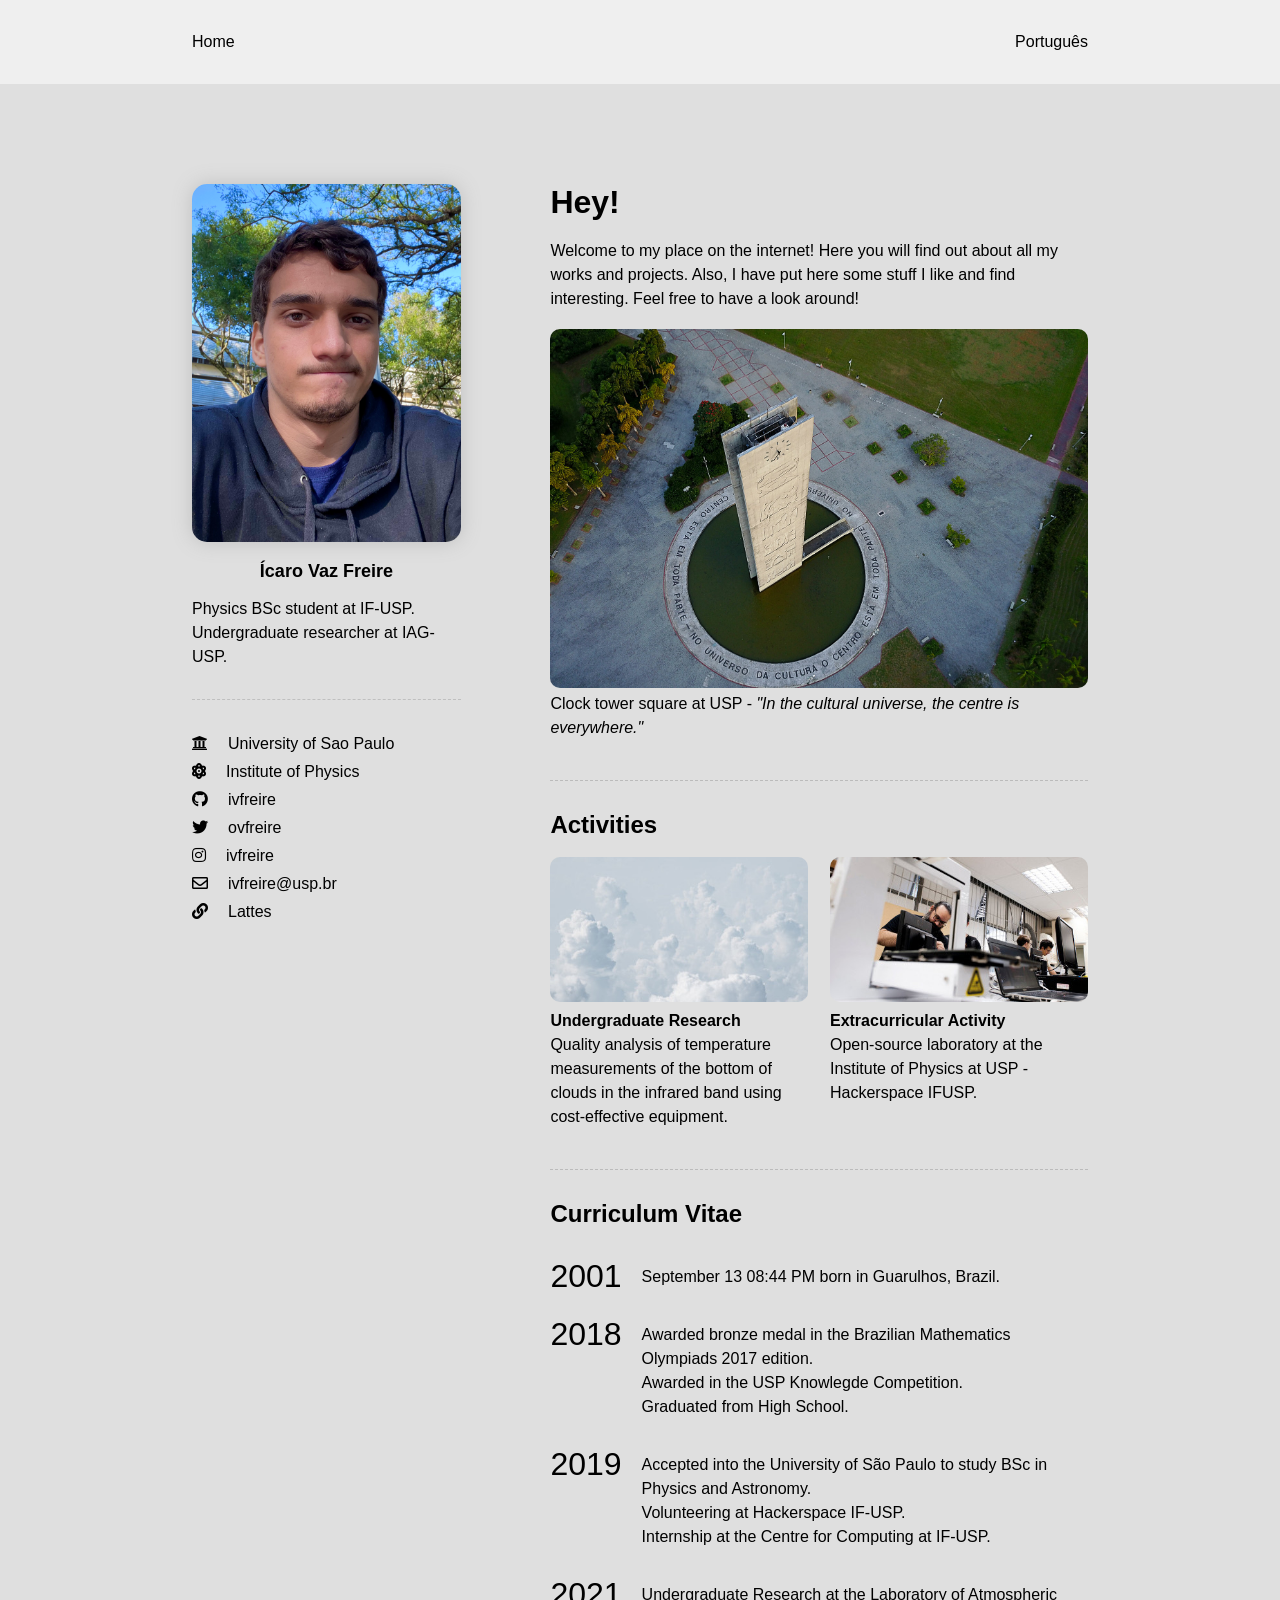
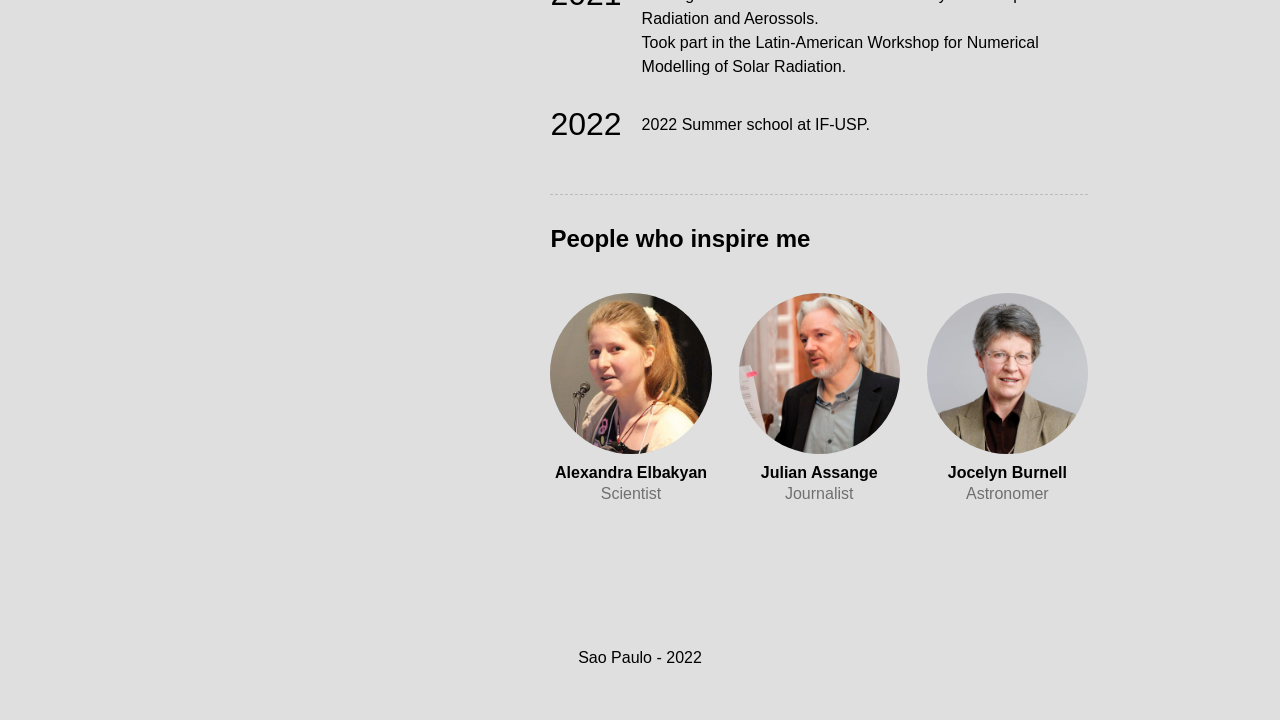
==== en/index.html @ c425abf1 "new website" ====
<!DOCTYPE html>
<html lang="en">
<head>
	<meta charset="UTF-8">
	<meta http-equiv="X-UA-Compatible" content="IE=edge">
	<meta name="viewport" content="width=device-width, initial-scale=1.0">
	<meta name="description" content="Icaro Freire's homepage at the University of Sao Paulo in Brazil.">
	<title>Ícaro Freire | IF-USP</title>
	<link rel="stylesheet" href="../css/style.css">
	<link rel="stylesheet" href="../css/homepage.css">
	<link rel="stylesheet" href="https://use.fontawesome.com/releases/v5.15.4/css/all.css" integrity="sha384-DyZ88mC6Up2uqS4h/KRgHuoeGwBcD4Ng9SiP4dIRy0EXTlnuz47vAwmeGwVChigm" crossorigin="anonymous">
</head>
<body>
	<div class="page">
		<nav class='navigation'>
			<div class='column'>
				<ul class='menu'>
					<a href=''><li>Home</li></a>
				</ul>
				<a href='/'>Português</a>
			</div>
		</nav>
		<div class="column">
			<div class="container">
				<div class="left">
					<div class="menu">
						<div class="gadget profile">
							<div class="picture"><img src="../images/profile.jpg" alt="icaro vaz freire"></div>
							<div class="name"><span>Ícaro Vaz Freire</span></div>
							<div class="description"><p>Physics BSc student at IF-USP.<br>Undergraduate researcher at IAG-USP.</p></div>
						</div>
						<div class="gadget socials">
							<ul class="socials">
								<a href="https://www5.usp.br/"><li><i class="fas fa-university"></i>University of Sao Paulo</li></a>
								<a href="https://portal.if.usp.br/"><li><i class="fas fa-atom"></i>Institute of Physics</li></a>
								<!-- <a href="https://ivfreire.github.io/"><li><i class="fas fa-globe"></i>GitHub pages</li></a> -->
								<a href="https://github.com/ivfreire"><li><i class="fab fa-github"></i>ivfreire</li></a>
								<a href="https://twitter.com/ovfreire"><li><i class="fab fa-twitter"></i>ovfreire</li></a>
								<a href="https://instagram.com/ivfreire"><li><i class="fab fa-instagram"></i>ivfreire</li></a>
								<a href="mailto:ivfreire@usp.br"><li><i class="far fa-envelope"></i>ivfreire@usp.br</li></a>
								<a href="http://lattes.cnpq.br/2108666866605794"><li><i class="fas fa-link"></i>Lattes</li></a>
							</ul>
						</div>
					</div>
				</div>
				<div class="right">
					<div class="gadget header">
						<h1>Hey!</h1><br>
						<p>Welcome to my place on the internet! Here you will find out about all my works and projects. Also, I have put here some stuff I like and find interesting. Feel free to have a look around!</p><br>
						<img src="../images/clocksquare.jpg" alt="praça do relógio">
						<p>Clock tower square at USP - <i>"In the cultural universe, the centre is everywhere."</i></p>
					</div>
					<div class="gadget activities">
						<h2>Activities</h2><br>
						<div class="holder">
							<a href=""><div class="activity">
								<img src="../projects/lraa/header.jpg">
								<span>Undergraduate Research</span>
								<p>Quality analysis of temperature measurements of the bottom of clouds in the infrared band using cost-effective equipment.</p>
							</div></a>
							<a href="https://www2.if.usp.br/~hackersp"><div class="activity">
								<img src="../projects/hackerspace/header.jpg">
								<span>Extracurricular Activity</span>
								<p>Open-source laboratory at the Institute of Physics at USP - Hackerspace IFUSP.</p>
							</div></a>
						</div>
					</div>
					<div class="gadget cv">
						<h2>Curriculum Vitae</h2>
						<div id="cv">
							<div class="year">
								<div class="marker"><span>2001</span></div>
								<div class="text">
									<ul>
										<li><p>September 13 08:44 PM born in Guarulhos, Brazil.</p></li>
									</ul>
								</div>
							</div>
							<div class="year">
								<div class="marker"><span>2018</span></div>
								<div class="text">
									<ul>
										<li><p>Awarded bronze medal in the Brazilian Mathematics Olympiads 2017 edition.</p></li>
										<li><p>Awarded in the USP Knowlegde Competition.</p></li>
										<li><p>Graduated from High School.</p></li>
									</ul>
								</div>
							</div>
							<div class="year">
								<div class="marker"><span>2019</span></div>
								<div class="text">
									<ul>
										<li><p>Accepted into the University of São Paulo to study BSc in Physics and Astronomy.</p></li>
										<li><p>Volunteering at Hackerspace IF-USP.</p></li>
										<li><p>Internship at the Centre for Computing at IF-USP.</p></li>
									</ul>
								</div>
							</div>
							<div class="year">
								<div class="marker"><span>2021</span></div>
								<div class="text">
									<ul>
										<li><p>Undergraduate Research at the Laboratory of Atmospheric Radiation and Aerossols.</p></li>
										<li><p>Took part in the Latin-American Workshop for Numerical Modelling of Solar Radiation.</p></li>
									</ul>
								</div>
							</div>
							<div class="year">
								<div class="marker"><span>2022</span></div>
								<div class="text">
									<ul>
										<li><p>2022 Summer school at IF-USP.</p></li>
									</ul>
								</div>
							</div>
						</div>
					</div>
					<div class="gadget inpirations">
						<h2>People who inspire me</h2>
						<div class="inspiring">
							<div>
								<img src="../images/people/alexandra.jpg">
								<span>Alexandra Elbakyan</span>
								<p>Scientist</p>
							</div>
							<div>
								<img src="../images/people/julian.jpg">
								<span>Julian Assange</span>
								<p>Journalist</p>
							</div>
							<div>
								<img src="../images/people/jocelyn.jpg">
								<span>Jocelyn Burnell</span>
								<p>Astronomer</p>
							</div>
						</div>
					</div>
				</div>
			</div>
		</div>
		<footer>
			<div class='column'>
				<div class='bottom-bar'>
					<p>Sao Paulo - 2022</p>
				</div>
			</div>
		</footer>
	</div>
</body>
</html>
---- css/style.css ----
* {
	margin: 0;
	padding: 0;
	font-family: -apple-system, BlinkMacSystemFont, 'Segoe UI', Roboto, Oxygen, Ubuntu, Cantarell, 'Open Sans', 'Helvetica Neue', sans-serif;
}

body { background-color: #DFDFDF; }

p, a {
	font-size: 16px;
	line-height: 24px;
}

div.page { width: 100%; }


div.column {
	width: 70%;
	padding: 0 15%;
}

nav.navigation {
	background-color: #EFEFEF;
	padding: 30px 0;
}


nav.navigation div.column {
	display: flex;
	flex-flow: row wrap;
	justify-content: space-between;
}

nav.navigation ul.menu {
	display: flex;
	list-style-type: none;
}

nav.navigation a { text-decoration: none; color: #000000; }
nav.navigation a:hover { text-decoration: underline; }
nav.navigation ul.menu li { padding: 0 32px; }
nav.navigation ul.menu li:first-child { padding-left: 0; }

div.container {
	width: 100%;
	display: flex;
	flex-flow: row wrap;
	justify-content: space-between;
	padding: 100px 0;
}

div.container > div.left { width: 30%; }
div.container > div.right { width: 60%; }

div.container img { width: 100%; border-radius: 10px; }

footer {
	padding: 10px 0 50px 0;
	text-align: center;
}

@media screen and (max-width: 1200px) {
	div.column { width: 90%; padding: 0 5%; }
	div.container { padding-top: 5%; }
	div.container > div.left { width: 35%; }
}

@media screen and (max-width: 624px) {
	div.column { width: 80%; padding: 0 10%; }
	div.container { flex-flow: column; padding: 10% 0 0 0; }
	div.container > div.left { width: 100%; }
	div.container > div.right { width: 100%; padding: 0; }
}
---- css/homepage.css ----
div.right div.gadget {
	margin-top: 40px;
	padding-top: 30px;
	border-top: 1px dashed #bbb;
}
div.right div.gadget:first-of-type { margin-top: 0; padding-top: 0; border-top: hidden; }

div.menu {
	width: 100%;
	display: flex;
	flex-direction: column;
}

div.menu > div.gadget {
	width: 100%;
	padding: 30px 0;
	border-bottom: 1px dashed #BFBFBF;
}
div.menu > div.gadget:first-of-type { padding-top: 0;  }
div.menu > div.gadget:last-of-type { border-bottom: 0; }

div.profile div.picture img {
	width: 100%;
	box-shadow: #BFBFBF 0 0 20px;
	border-radius: 15px;
}

div.profile div.name {
	text-align: center;
	padding: 15px 0;
}

div.profile div.name span {
	font-size: 18px;
	font-weight: bold;
}

div.socials ul.socials { list-style-type: none; }
div.socials ul.socials a { text-decoration: none; color: #000000;}
div.socials ul.socials a:hover { text-decoration: underline;}
div.socials ul.socials li {
	padding: 2px 0;
	font-size: 16px;
}

div.socials ul.socials li i {
	margin-right: 20px;
}

div.right > div.gadget { margin-bottom: 30px; }

div.header img { border-radius: 10px; }

div.activities div.holder {
	display: flex;
	justify-content: space-between;
}

div.activities div.holder a { width: 48%; text-decoration: none; color: black; }
div.activities div.holder a:hover { text-decoration: underline; }
div.activities div.holder div.activity span { font-weight: bold; }

div#cv {
	padding-top: 20px;
	width: 100%;
	display: flex;
	flex-direction: column;
}

div#cv div.year {
	width: 100%;
	display: flex;
	padding: 10px 0;
}

div#cv div.year div.marker {
	padding: 0 20px 0 0;
	font-size: 32px;
}

div#cv div.year div.text { padding: 7px 0; }
div#cv div.year div.text ul { list-style-type: none; }

div.inspiring {
	padding-top: 40px;
	width: 100%;
	display: flex;
	justify-content: space-between;
}

div.inspiring div {
	width: 30%;
	display: flex;
	flex-direction: column;
	text-align: center;
}

div.inspiring div img {
	border-radius: 100%;
	margin-bottom: 10px;
}

div.inspiring div span { font-weight: bold; }
div.inspiring div p { color: rgba(0, 0, 0, 0.5); }


@media screen and (max-width: 624px) {
	div.symbols img {
		width: 100%;
		height: auto;
		margin-bottom: 32px;
	}
	
	div.profile div.picture img { width: 100%; }
}
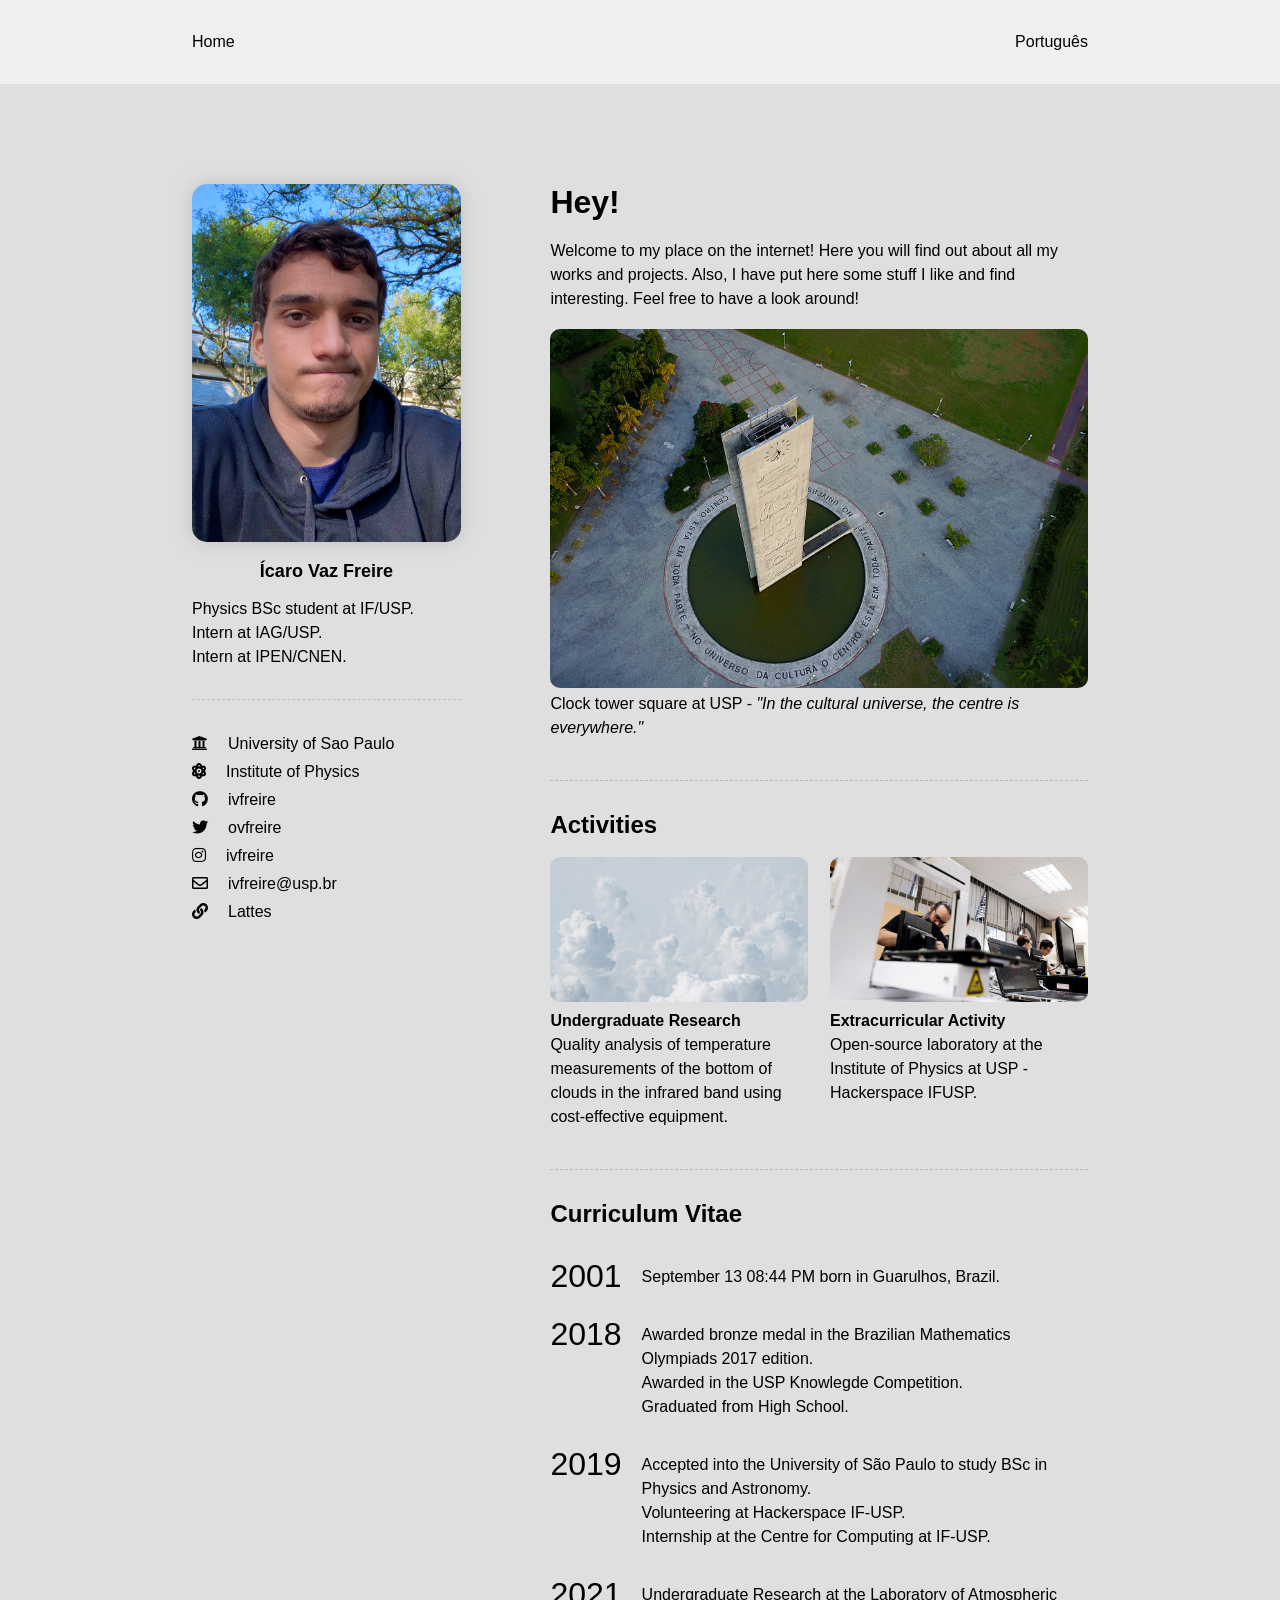
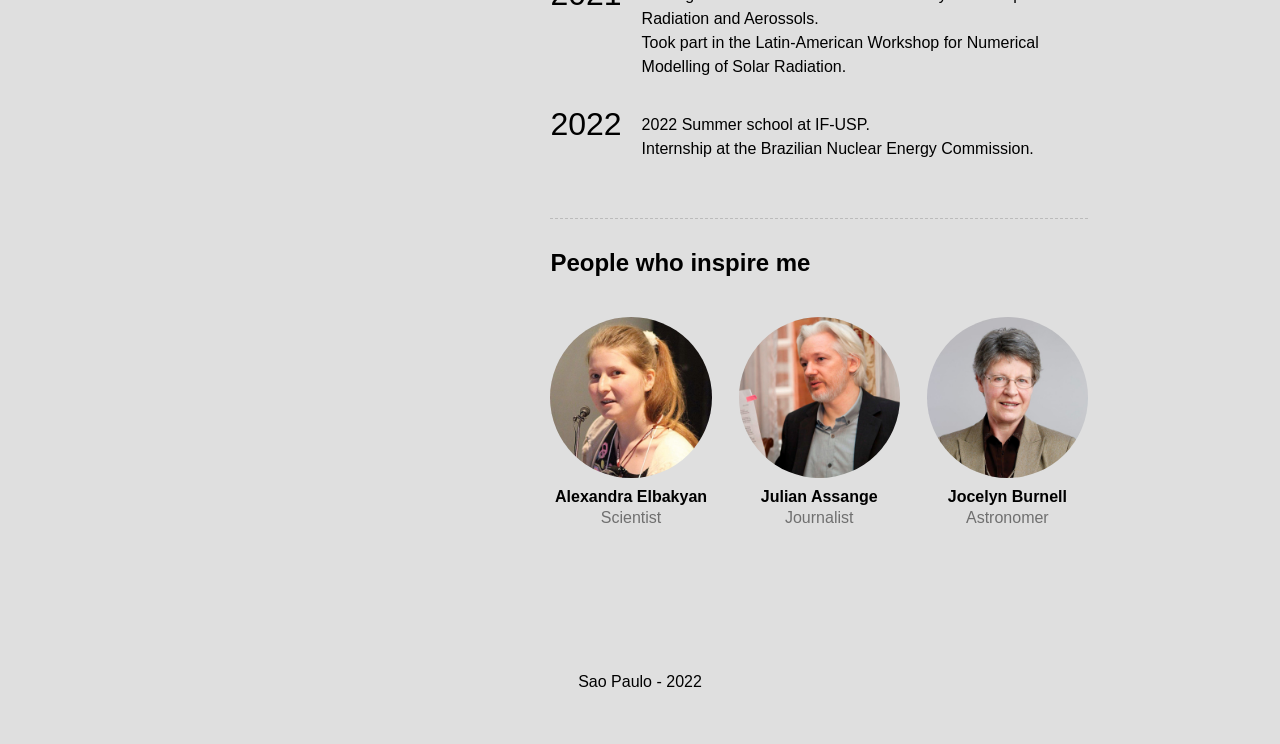
==== commit 5b6028bf: "updates" ====
--- a/en/index.html
+++ b/en/index.html
@@ -27,7 +27,7 @@
 						<div class="gadget profile">
 							<div class="picture"><img src="../images/profile.jpg" alt="icaro vaz freire"></div>
 							<div class="name"><span>Ícaro Vaz Freire</span></div>
-							<div class="description"><p>Physics BSc student at IF-USP.<br>Undergraduate researcher at IAG-USP.</p></div>
+							<div class="description"><p>Physics BSc student at IF/USP.<br>Intern at IAG/USP.<br>Intern at IPEN/CNEN.</p></div>
 						</div>
 						<div class="gadget socials">
 							<ul class="socials">
@@ -110,6 +110,7 @@
 								<div class="text">
 									<ul>
 										<li><p>2022 Summer school at IF-USP.</p></li>
+										<li><p>Internship at the Brazilian Nuclear Energy Commission.</p></li>
 									</ul>
 								</div>
 							</div>
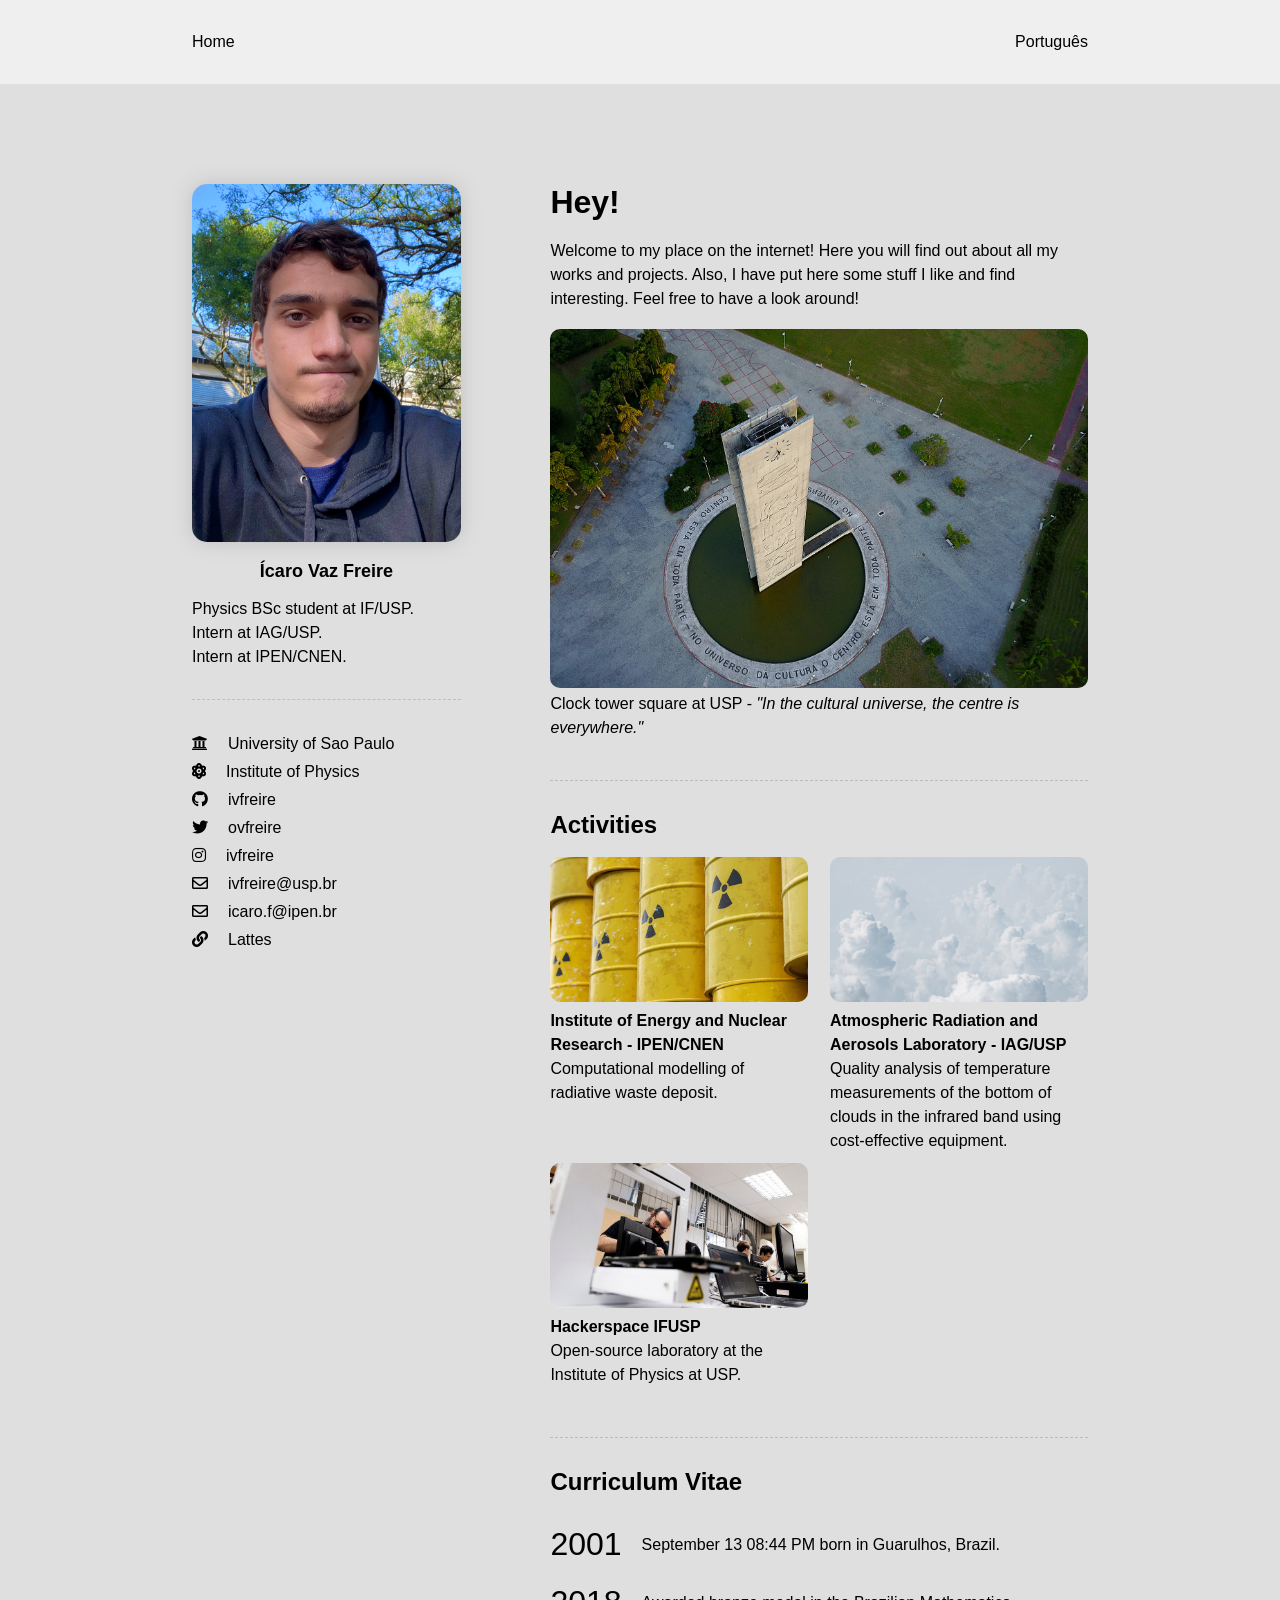
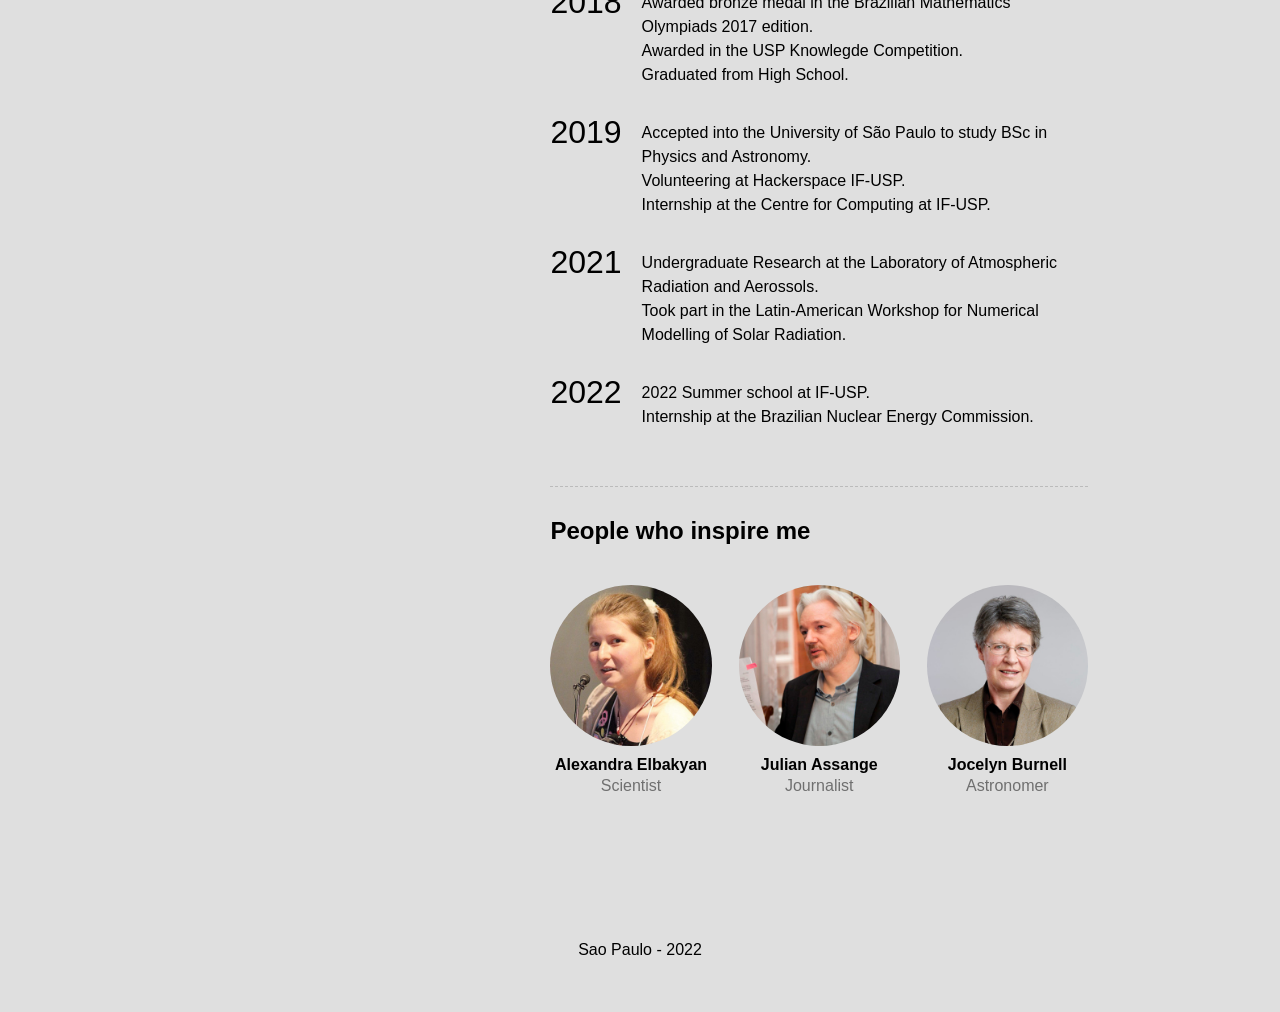
==== commit 868d06c1: "updates" ====
--- a/en/index.html
+++ b/en/index.html
@@ -9,6 +9,7 @@
 	<link rel="stylesheet" href="../css/style.css">
 	<link rel="stylesheet" href="../css/homepage.css">
 	<link rel="stylesheet" href="https://use.fontawesome.com/releases/v5.15.4/css/all.css" integrity="sha384-DyZ88mC6Up2uqS4h/KRgHuoeGwBcD4Ng9SiP4dIRy0EXTlnuz47vAwmeGwVChigm" crossorigin="anonymous">
+	<link rel="shortcut icon" href="../images/favicon.png" type="image/x-icon">
 </head>
 <body>
 	<div class="page">
@@ -38,6 +39,7 @@
 								<a href="https://twitter.com/ovfreire"><li><i class="fab fa-twitter"></i>ovfreire</li></a>
 								<a href="https://instagram.com/ivfreire"><li><i class="fab fa-instagram"></i>ivfreire</li></a>
 								<a href="mailto:ivfreire@usp.br"><li><i class="far fa-envelope"></i>ivfreire@usp.br</li></a>
+								<a href="mailto:icaro.f@ipen.br"><li><i class="far fa-envelope"></i>icaro.f@ipen.br</li></a>
 								<a href="http://lattes.cnpq.br/2108666866605794"><li><i class="fas fa-link"></i>Lattes</li></a>
 							</ul>
 						</div>
@@ -54,14 +56,19 @@
 						<h2>Activities</h2><br>
 						<div class="holder">
 							<a href=""><div class="activity">
+								<img src="../projects/ipen/header.jpg">
+								<span>Institute of Energy and Nuclear Research - IPEN/CNEN</span>
+								<p>Computational modelling of radiative waste deposit.</p>
+							</div></a>
+							<a href="https://github.com/ivfreire/IRsensor"><div class="activity">
 								<img src="../projects/lraa/header.jpg">
-								<span>Undergraduate Research</span>
+								<span>Atmospheric Radiation and Aerosols Laboratory - IAG/USP</span>
 								<p>Quality analysis of temperature measurements of the bottom of clouds in the infrared band using cost-effective equipment.</p>
 							</div></a>
 							<a href="https://www2.if.usp.br/~hackersp"><div class="activity">
 								<img src="../projects/hackerspace/header.jpg">
-								<span>Extracurricular Activity</span>
-								<p>Open-source laboratory at the Institute of Physics at USP - Hackerspace IFUSP.</p>
+								<span>Hackerspace IFUSP</span>
+								<p>Open-source laboratory at the Institute of Physics at USP.</p>
 							</div></a>
 						</div>
 					</div>
--- a/css/homepage.css
+++ b/css/homepage.css
@@ -53,10 +53,11 @@
 
 div.activities div.holder {
 	display: flex;
+	flex-flow: row wrap;
 	justify-content: space-between;
 }
 
-div.activities div.holder a { width: 48%; text-decoration: none; color: black; }
+div.activities div.holder a { margin-bottom: 10px; width: 48%; text-decoration: none; color: black; }
 div.activities div.holder a:hover { text-decoration: underline; }
 div.activities div.holder div.activity span { font-weight: bold; }
 
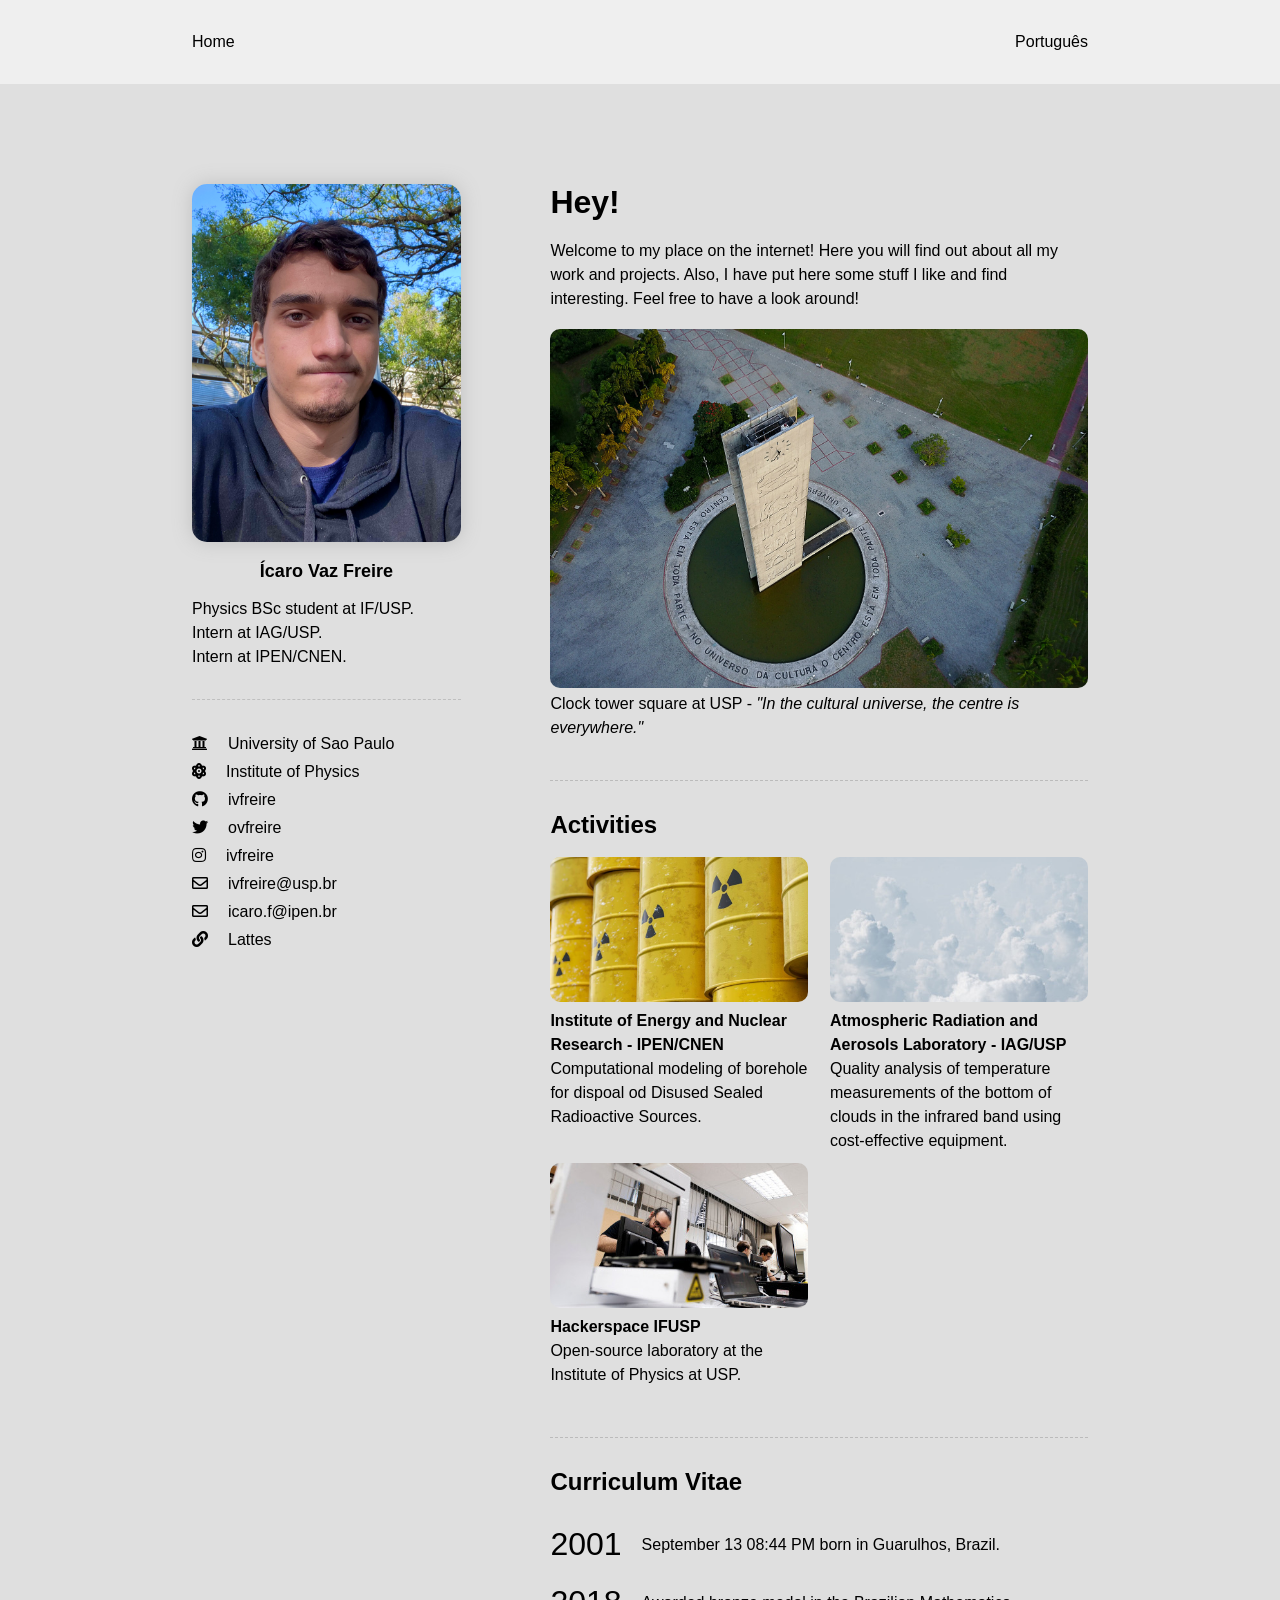
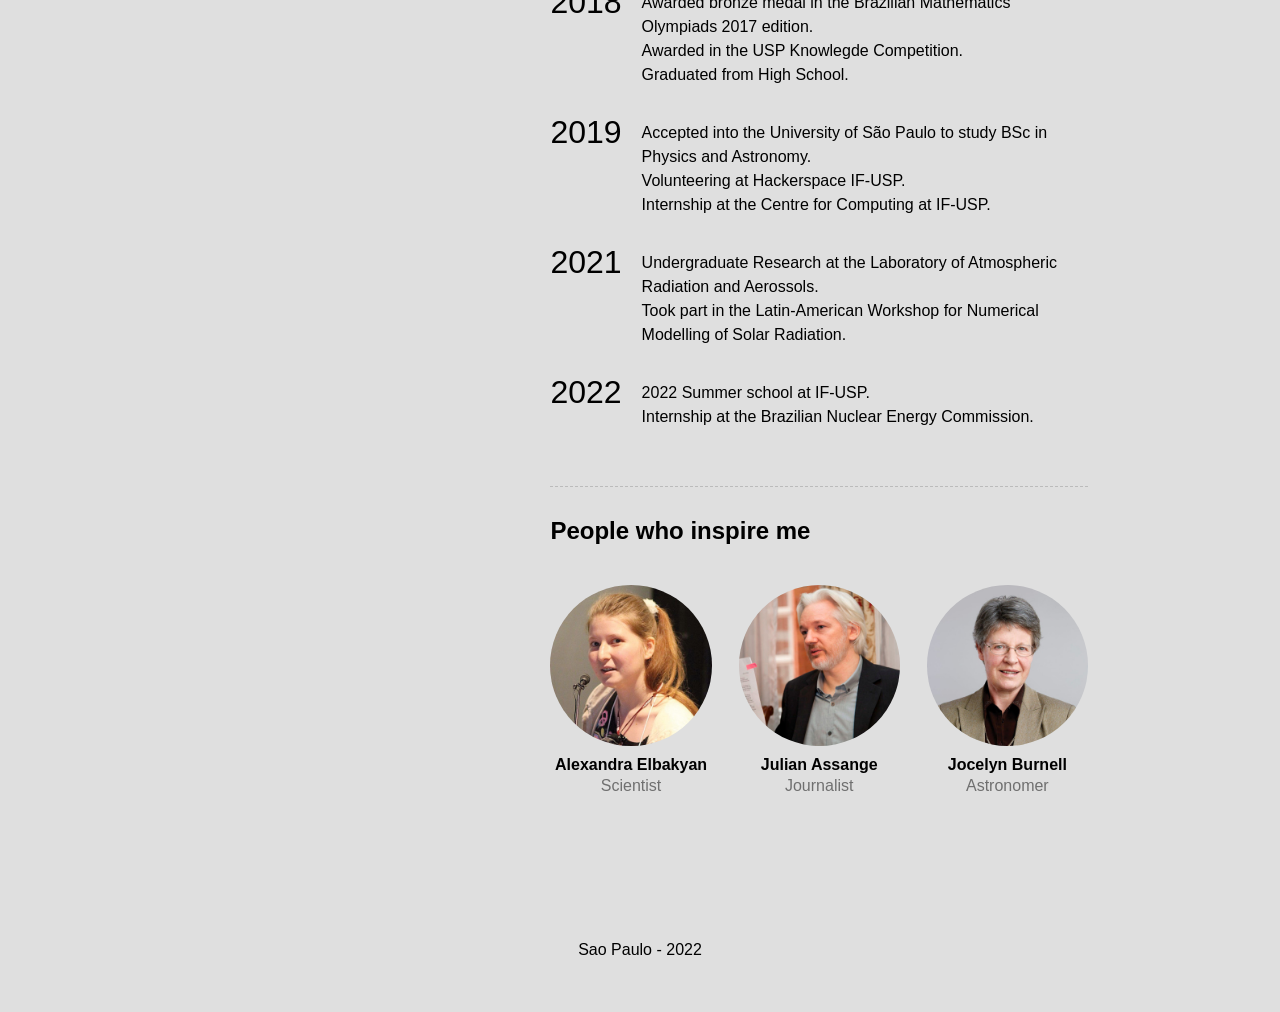
==== commit 2c405ad1: "Update index.html" ====
--- a/en/index.html
+++ b/en/index.html
@@ -4,7 +4,7 @@
 	<meta charset="UTF-8">
 	<meta http-equiv="X-UA-Compatible" content="IE=edge">
 	<meta name="viewport" content="width=device-width, initial-scale=1.0">
-	<meta name="description" content="Icaro Freire's homepage at the University of Sao Paulo in Brazil.">
+	<meta name="description" content="Icaro Vaz Freire's homepage at the University of Sao Paulo in Brazil.">
 	<title>Ícaro Freire | IF-USP</title>
 	<link rel="stylesheet" href="../css/style.css">
 	<link rel="stylesheet" href="../css/homepage.css">
@@ -48,17 +48,17 @@
 				<div class="right">
 					<div class="gadget header">
 						<h1>Hey!</h1><br>
-						<p>Welcome to my place on the internet! Here you will find out about all my works and projects. Also, I have put here some stuff I like and find interesting. Feel free to have a look around!</p><br>
+						<p>Welcome to my place on the internet! Here you will find out about all my work and projects. Also, I have put here some stuff I like and find interesting. Feel free to have a look around!</p><br>
 						<img src="../images/clocksquare.jpg" alt="praça do relógio">
 						<p>Clock tower square at USP - <i>"In the cultural universe, the centre is everywhere."</i></p>
 					</div>
 					<div class="gadget activities">
 						<h2>Activities</h2><br>
 						<div class="holder">
-							<a href=""><div class="activity">
+							<a href="https://github.com/ivfreire/borehole"><div class="activity">
 								<img src="../projects/ipen/header.jpg">
 								<span>Institute of Energy and Nuclear Research - IPEN/CNEN</span>
-								<p>Computational modelling of radiative waste deposit.</p>
+								<p>Computational modeling of borehole for dispoal od Disused Sealed Radioactive Sources.</p>
 							</div></a>
 							<a href="https://github.com/ivfreire/IRsensor"><div class="activity">
 								<img src="../projects/lraa/header.jpg">
@@ -155,4 +155,4 @@
 		</footer>
 	</div>
 </body>
-</html>+</html>
